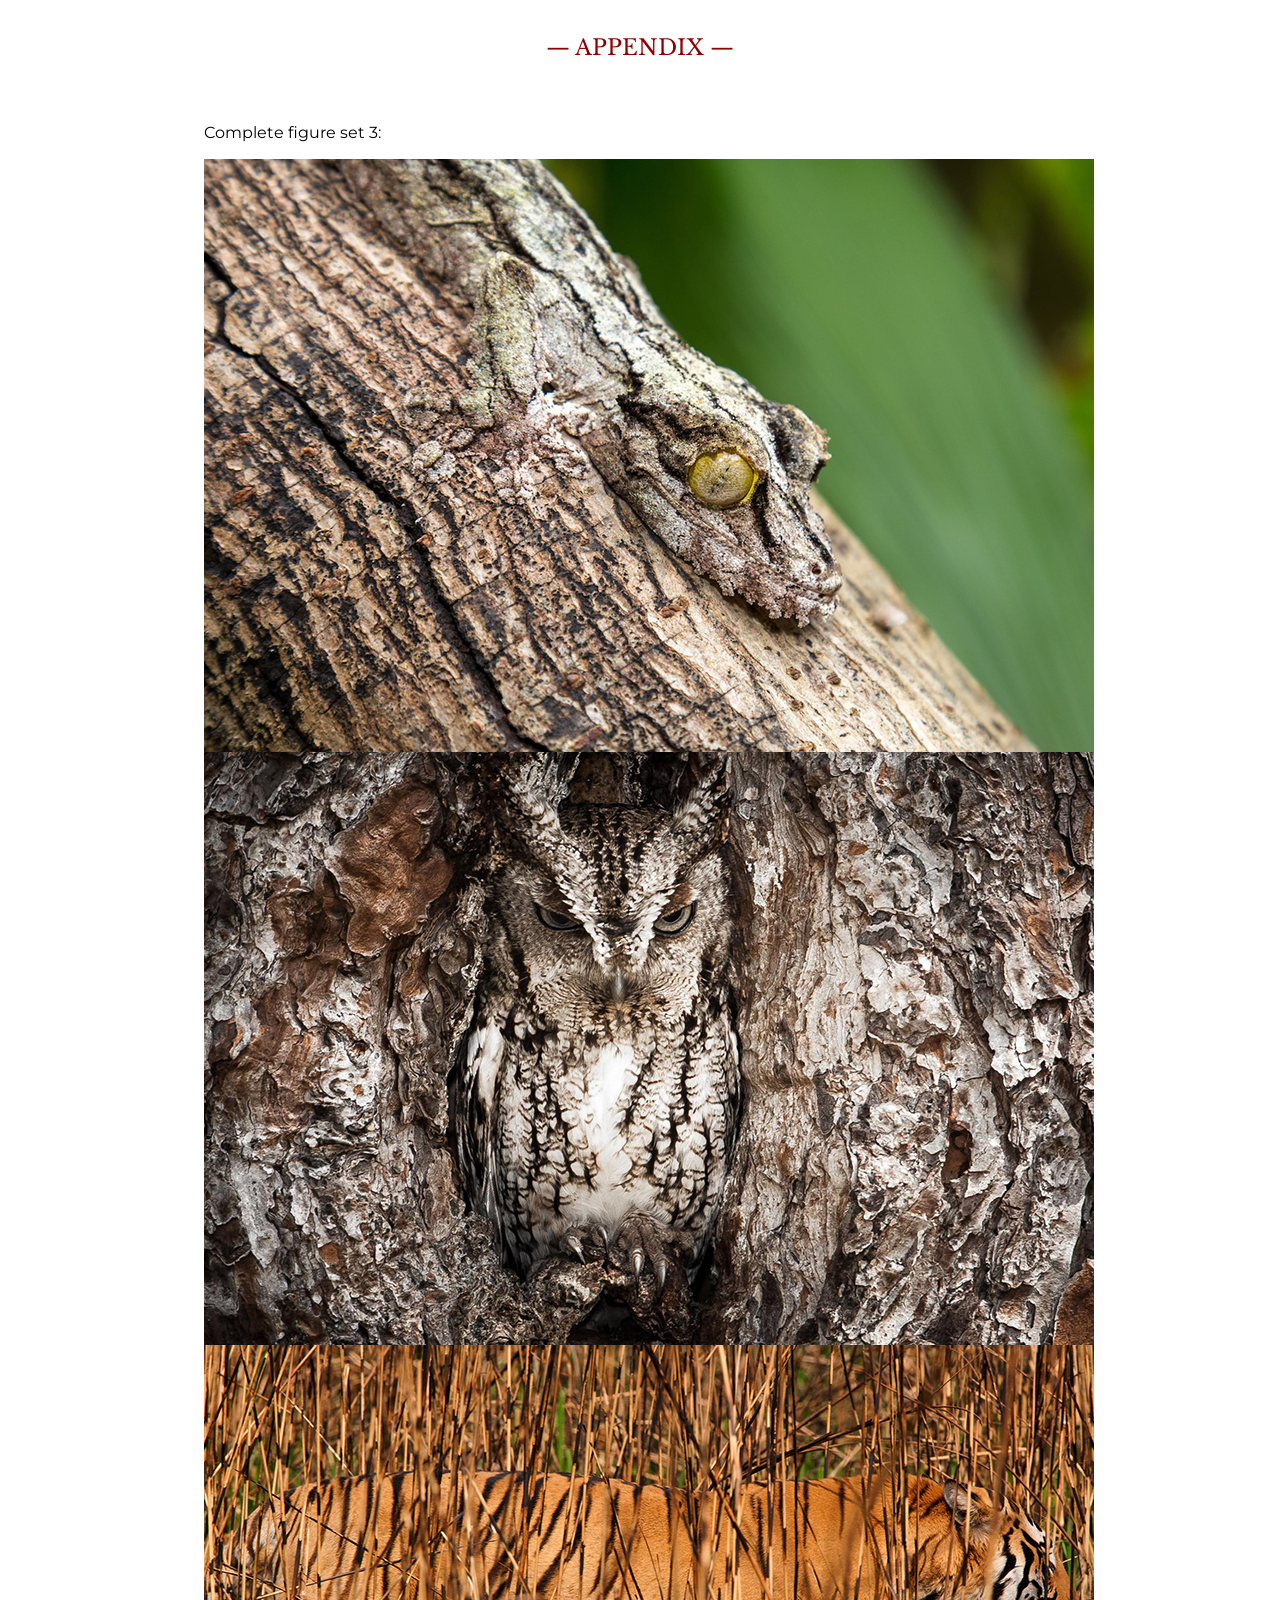
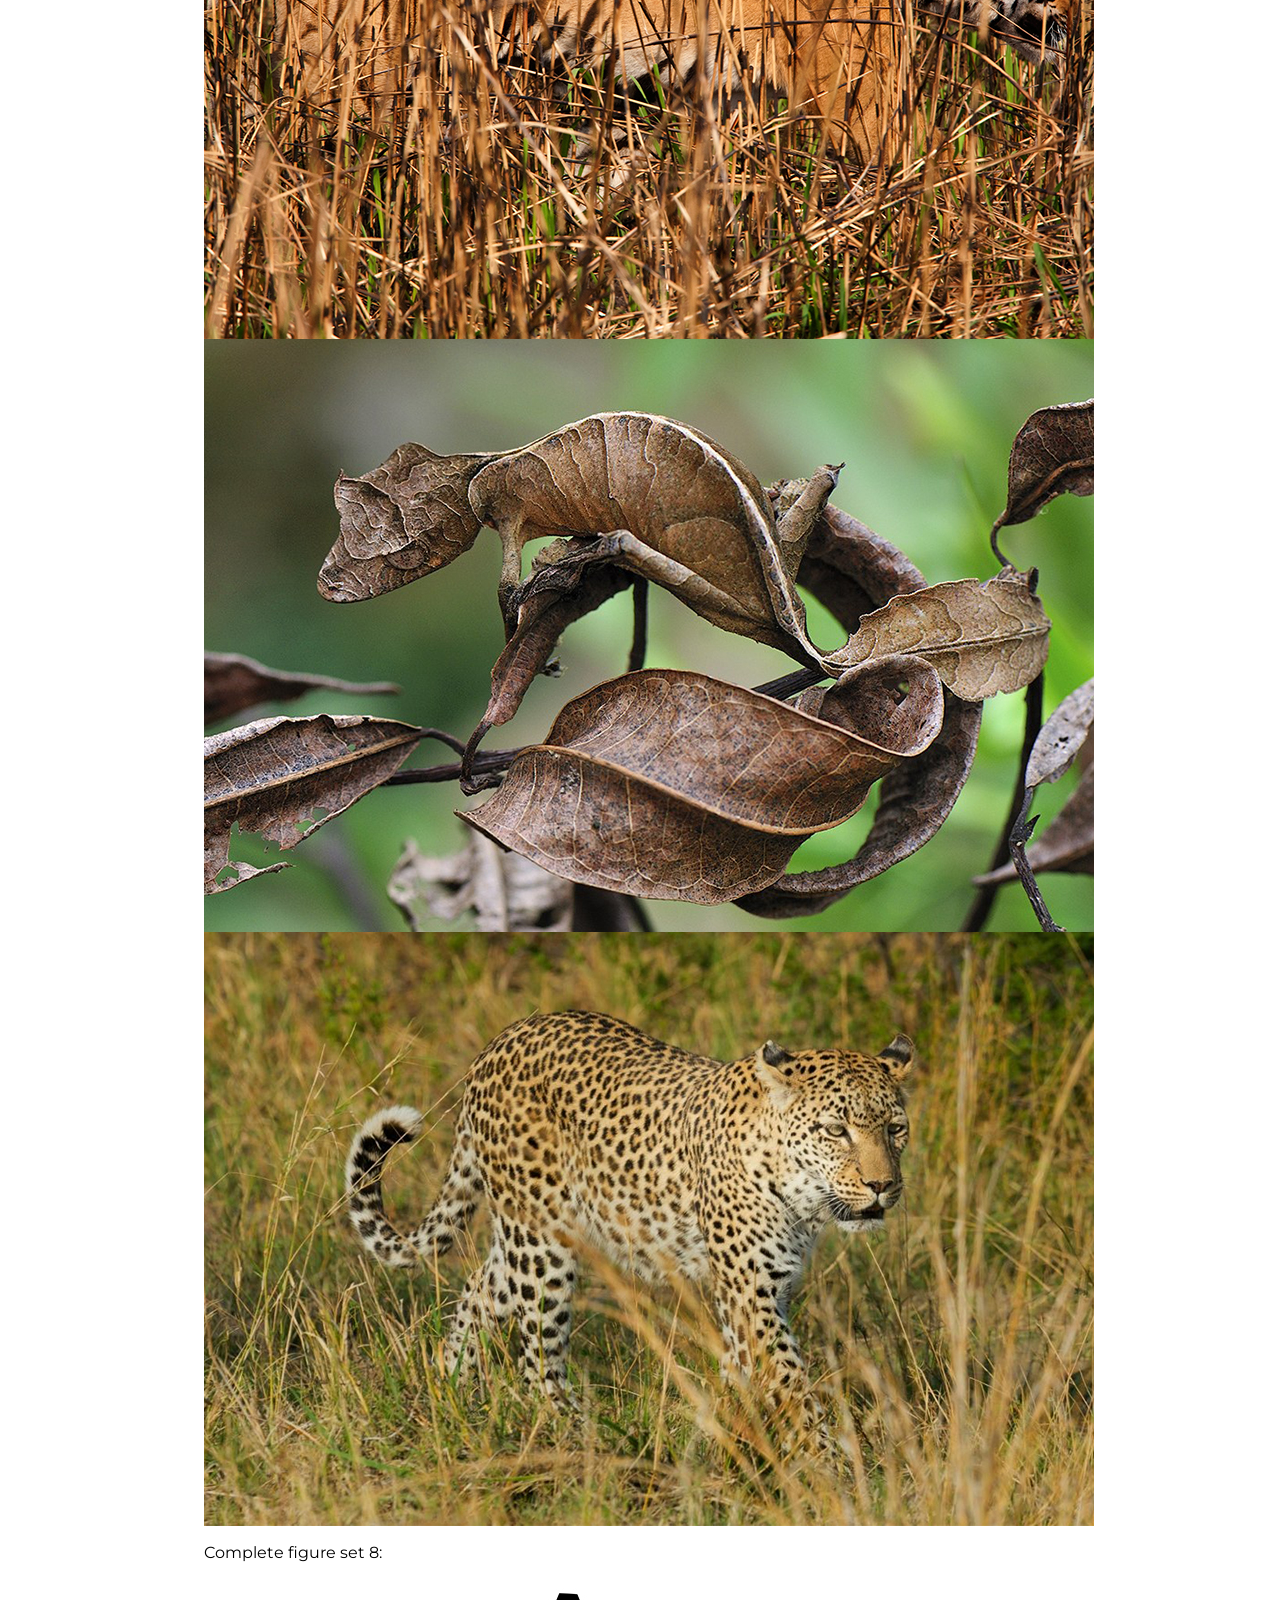
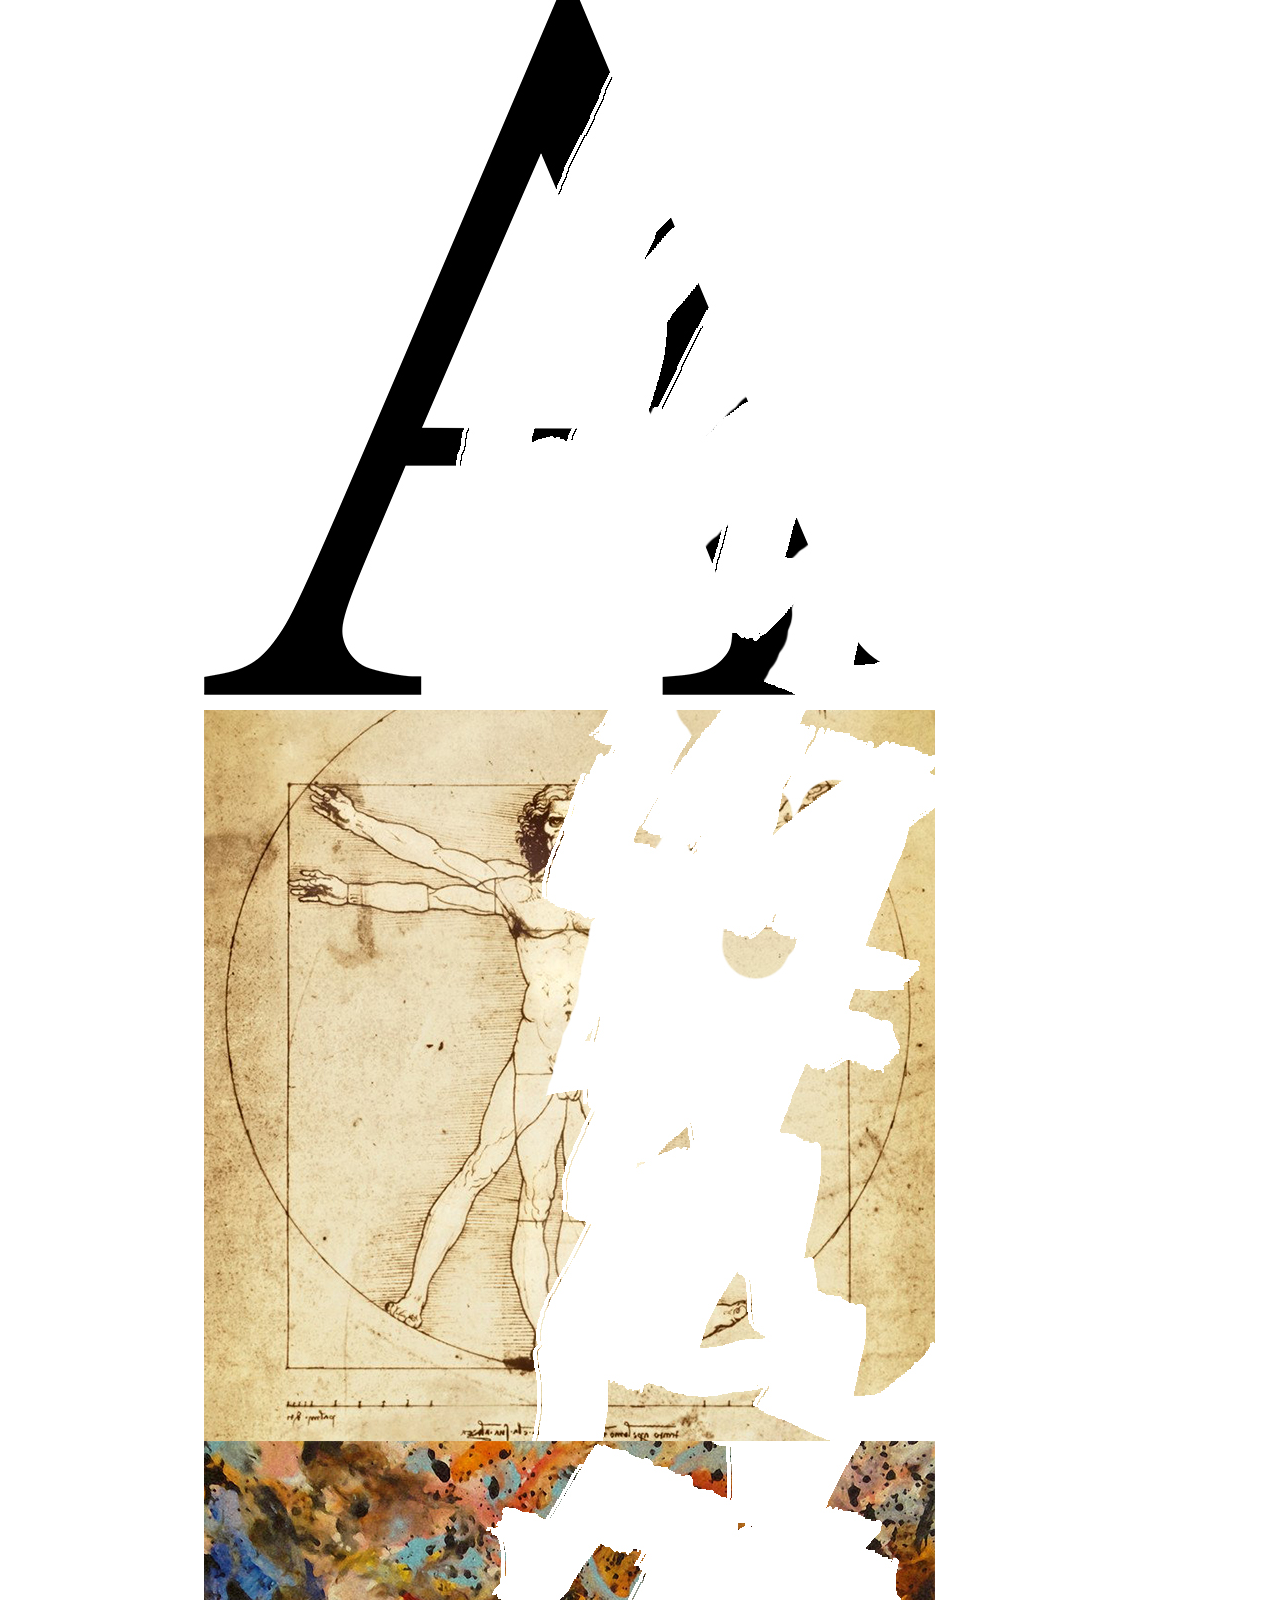
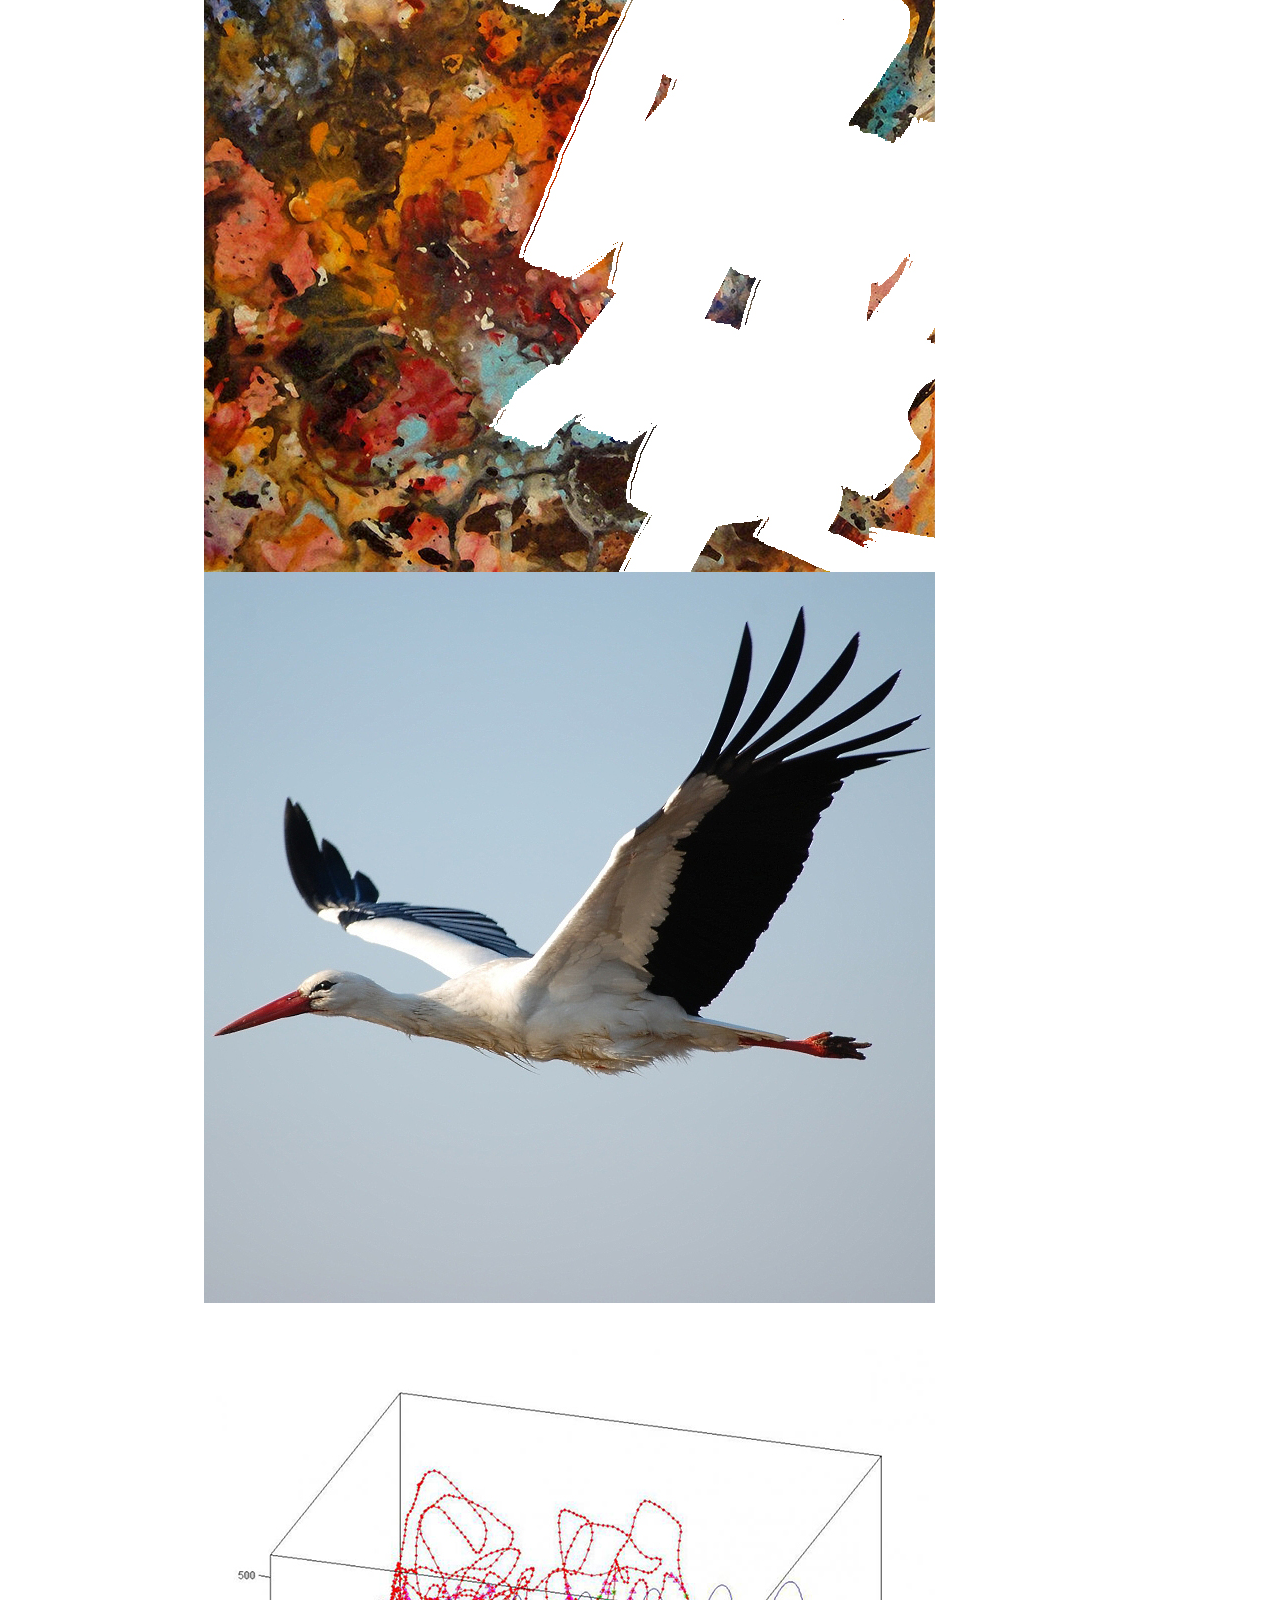
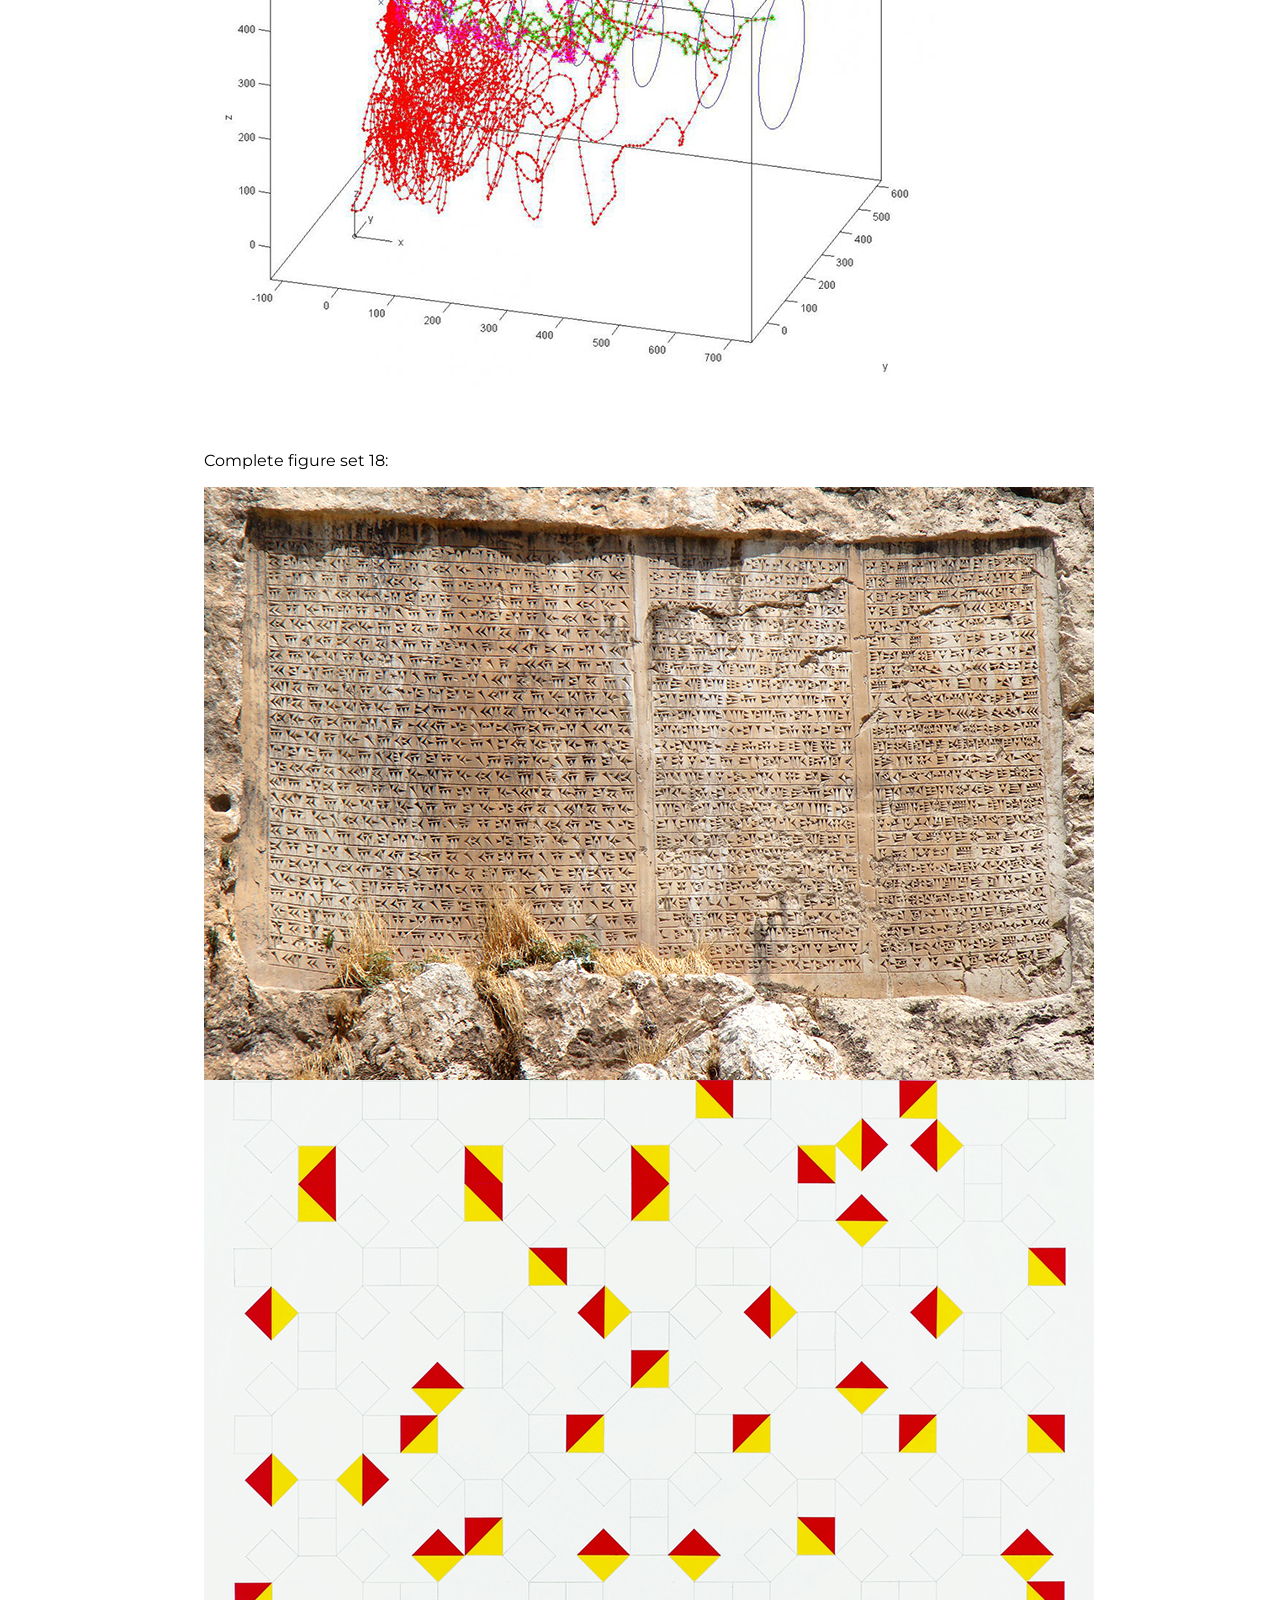
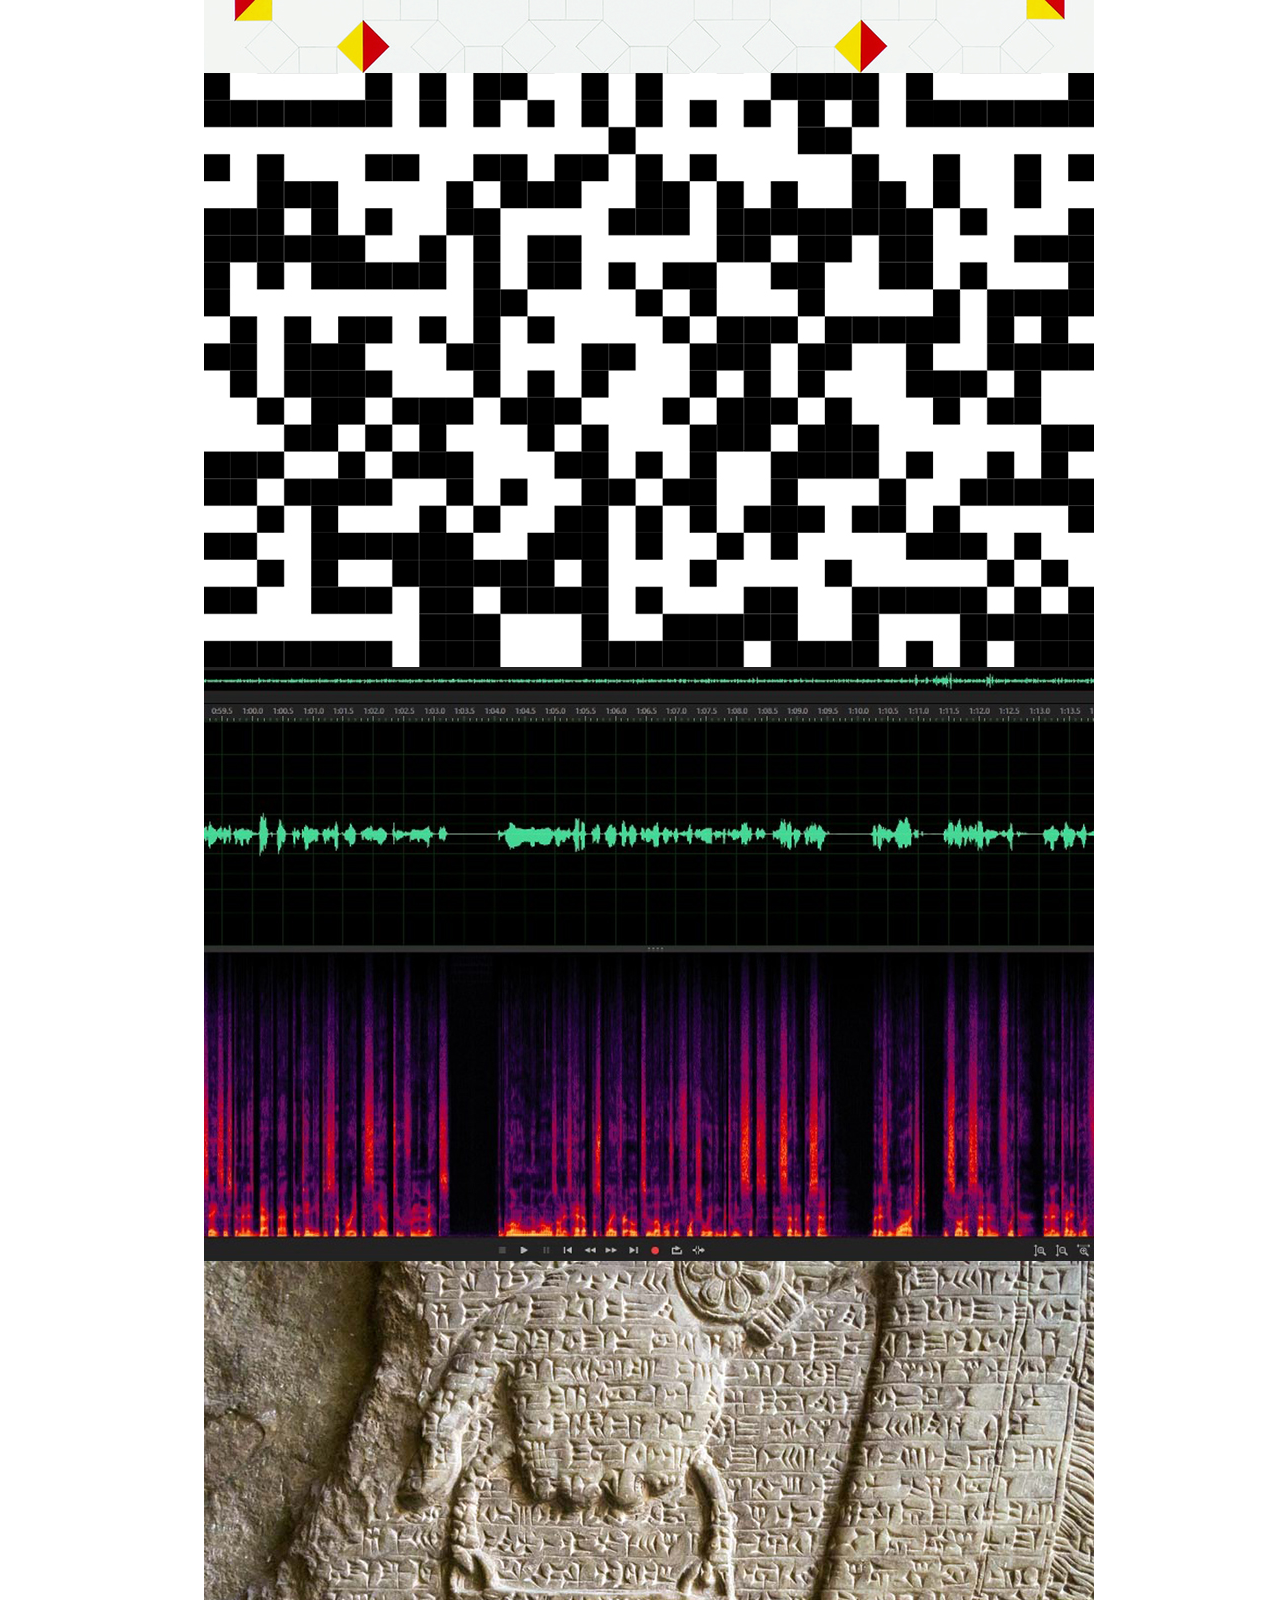
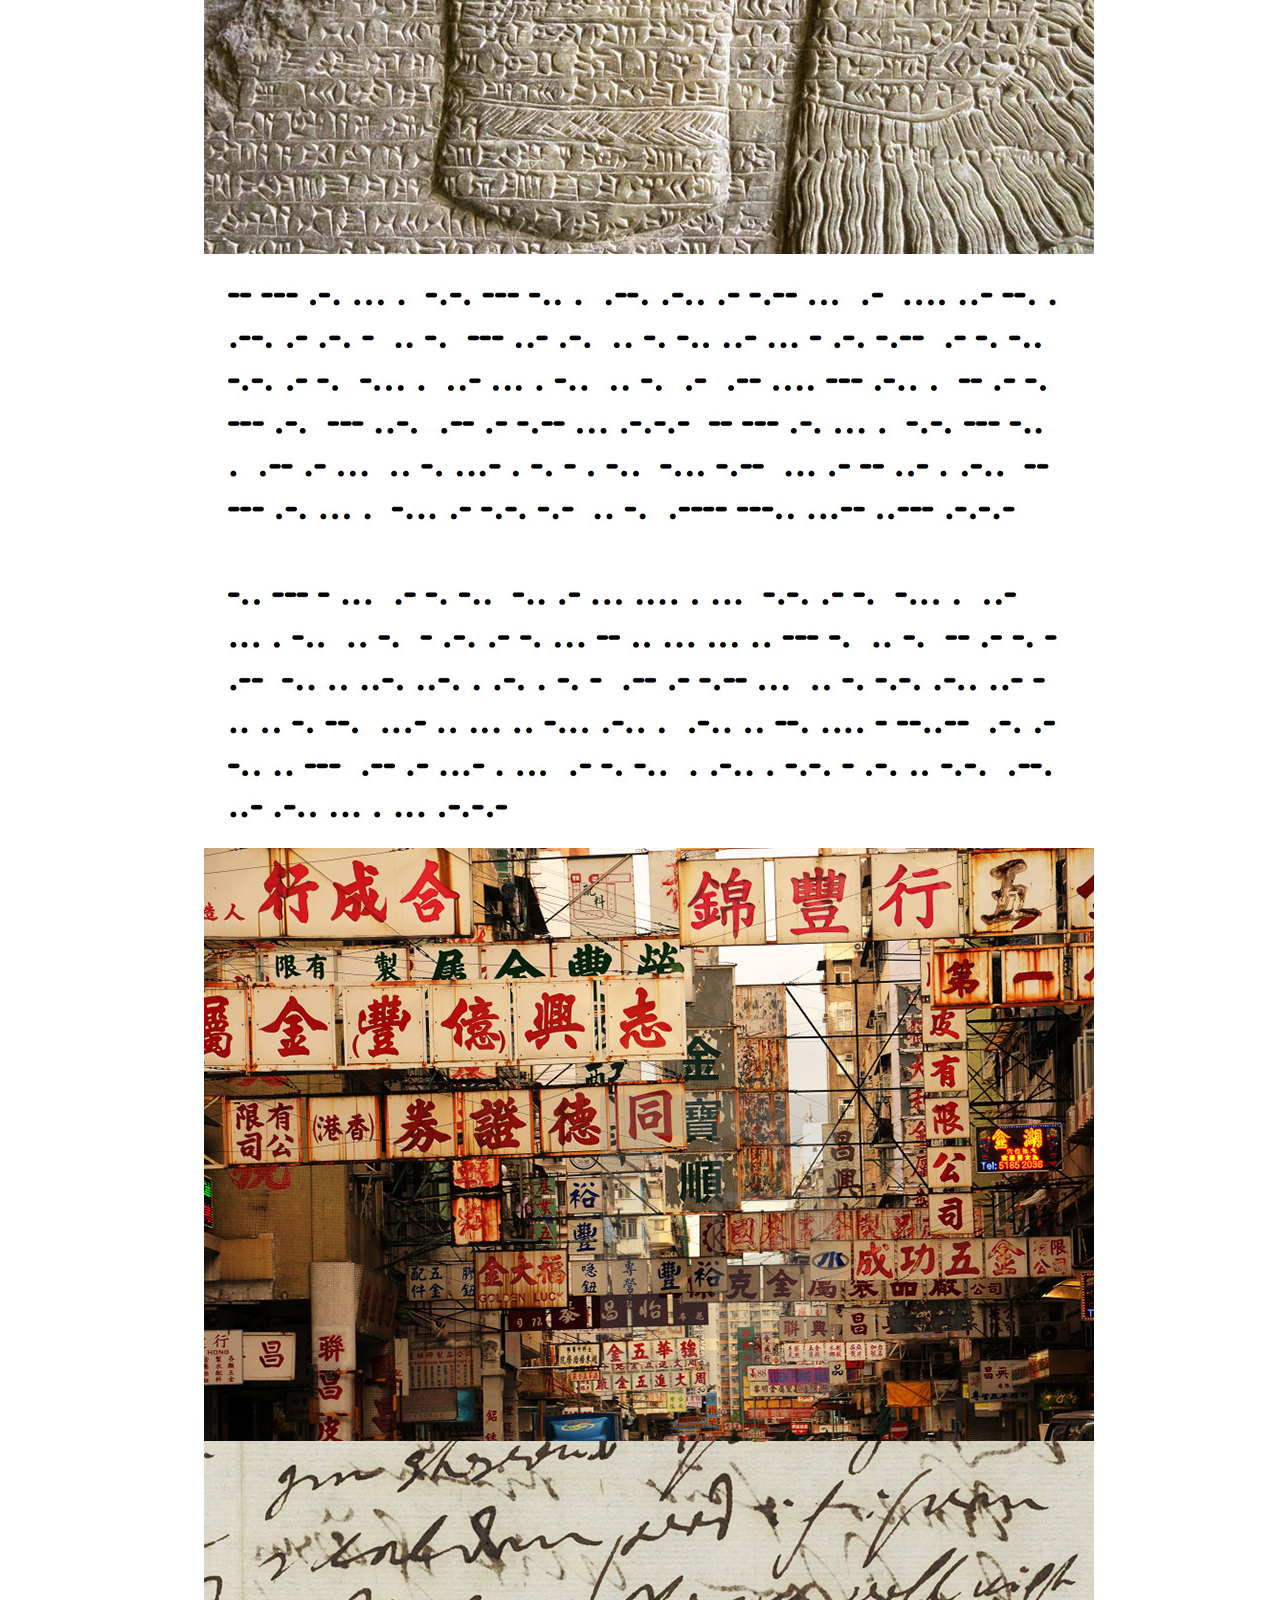
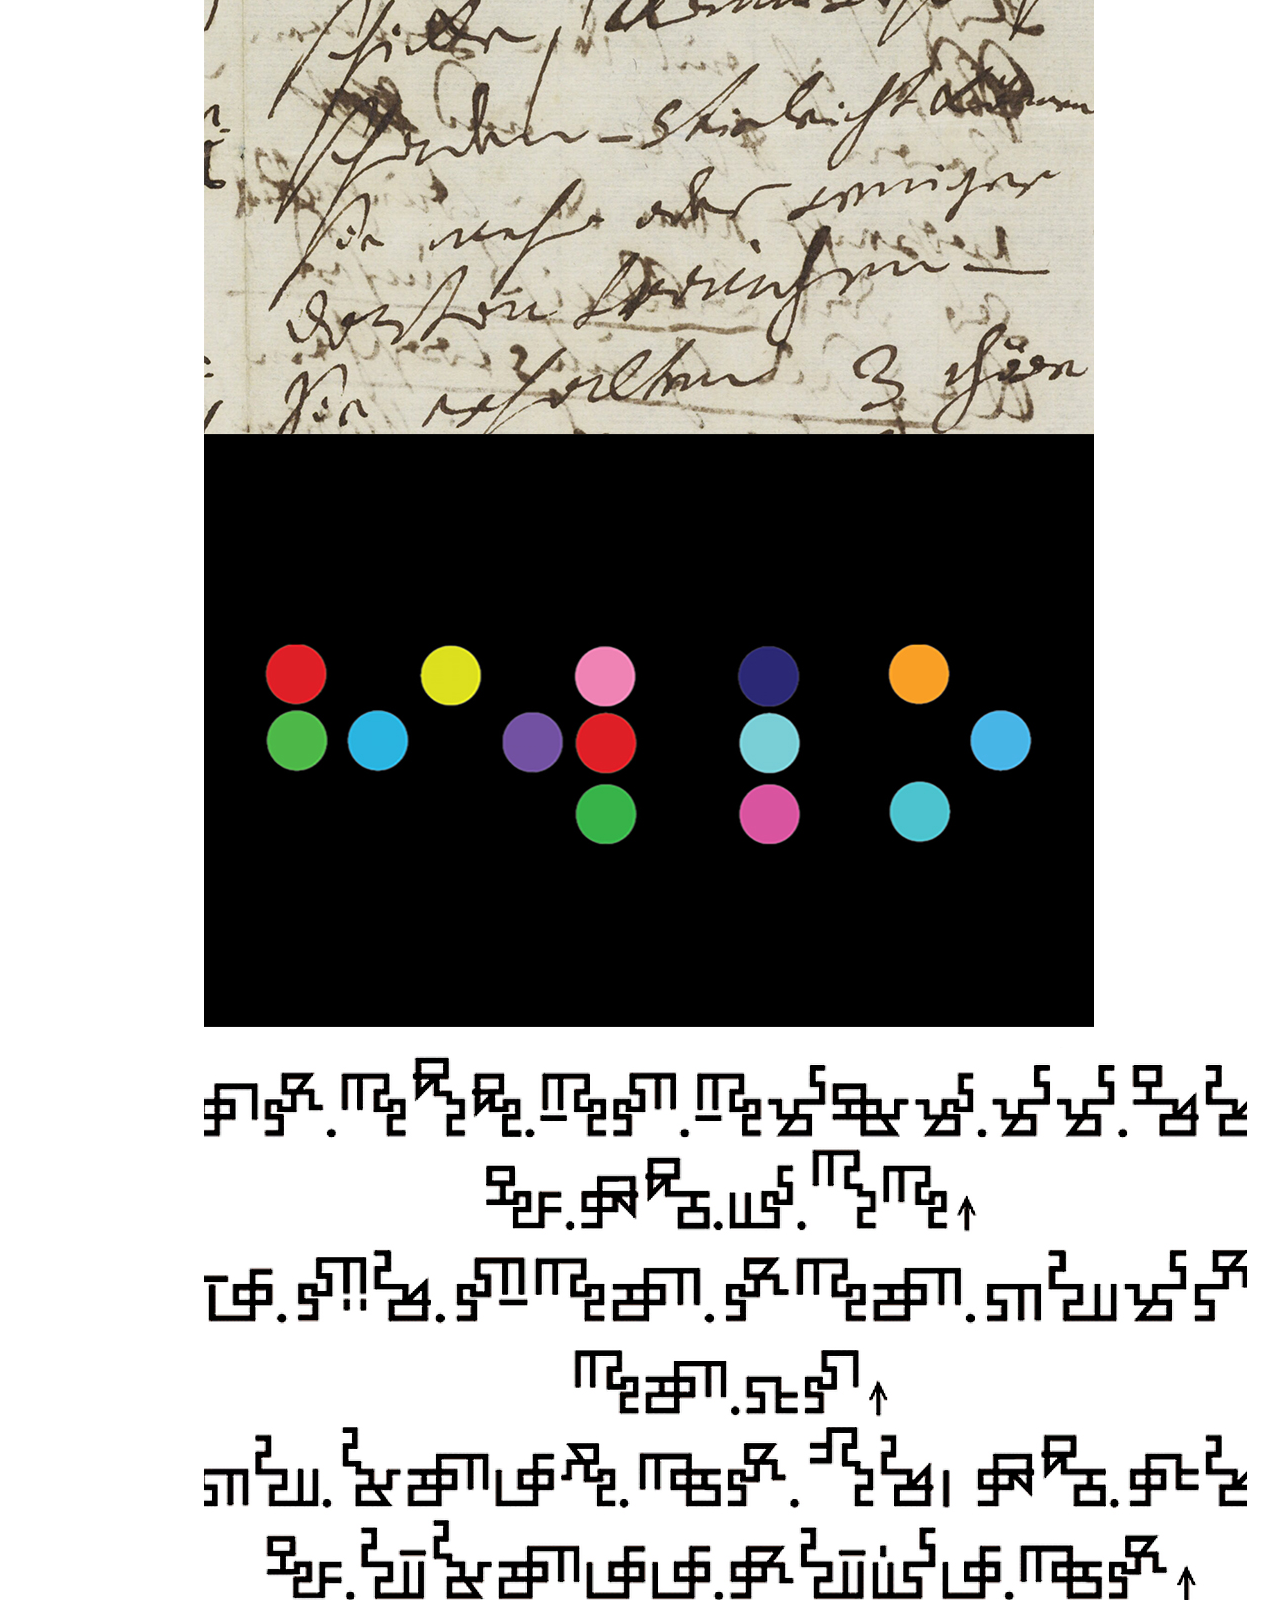
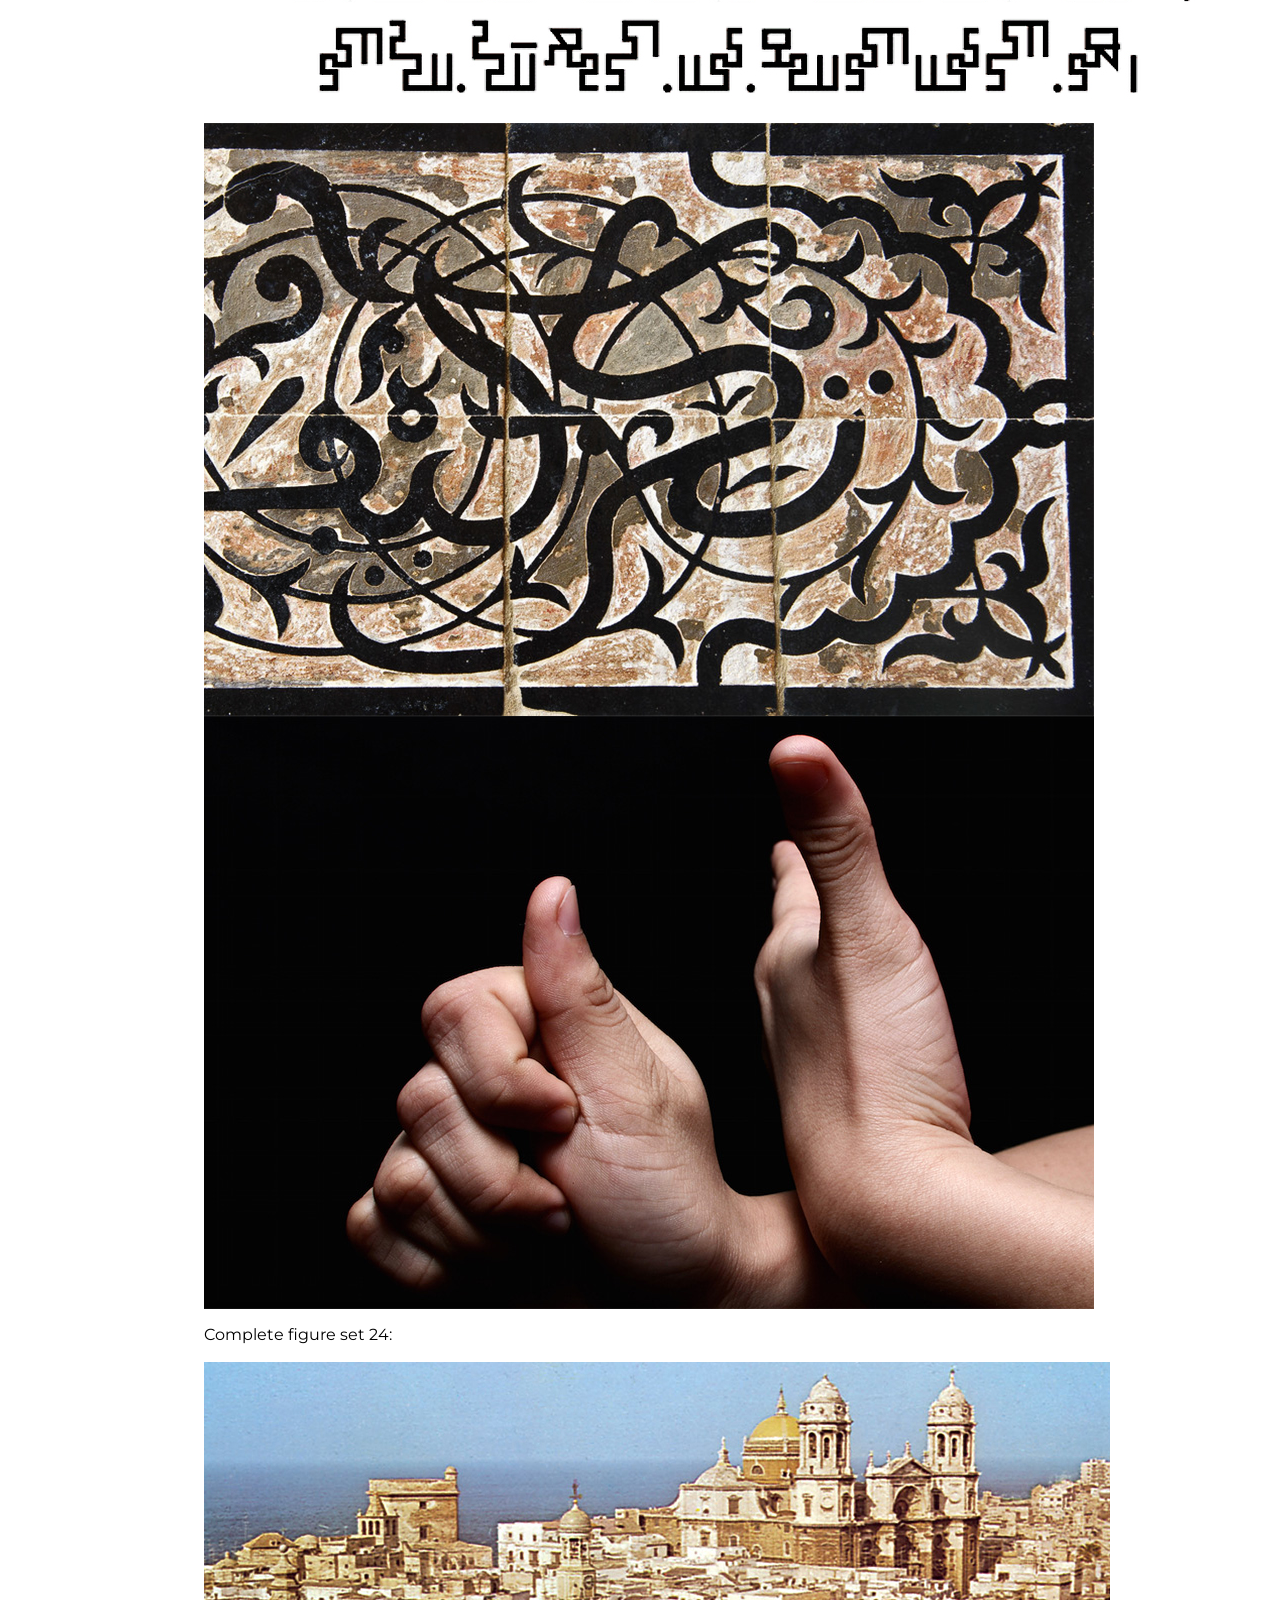
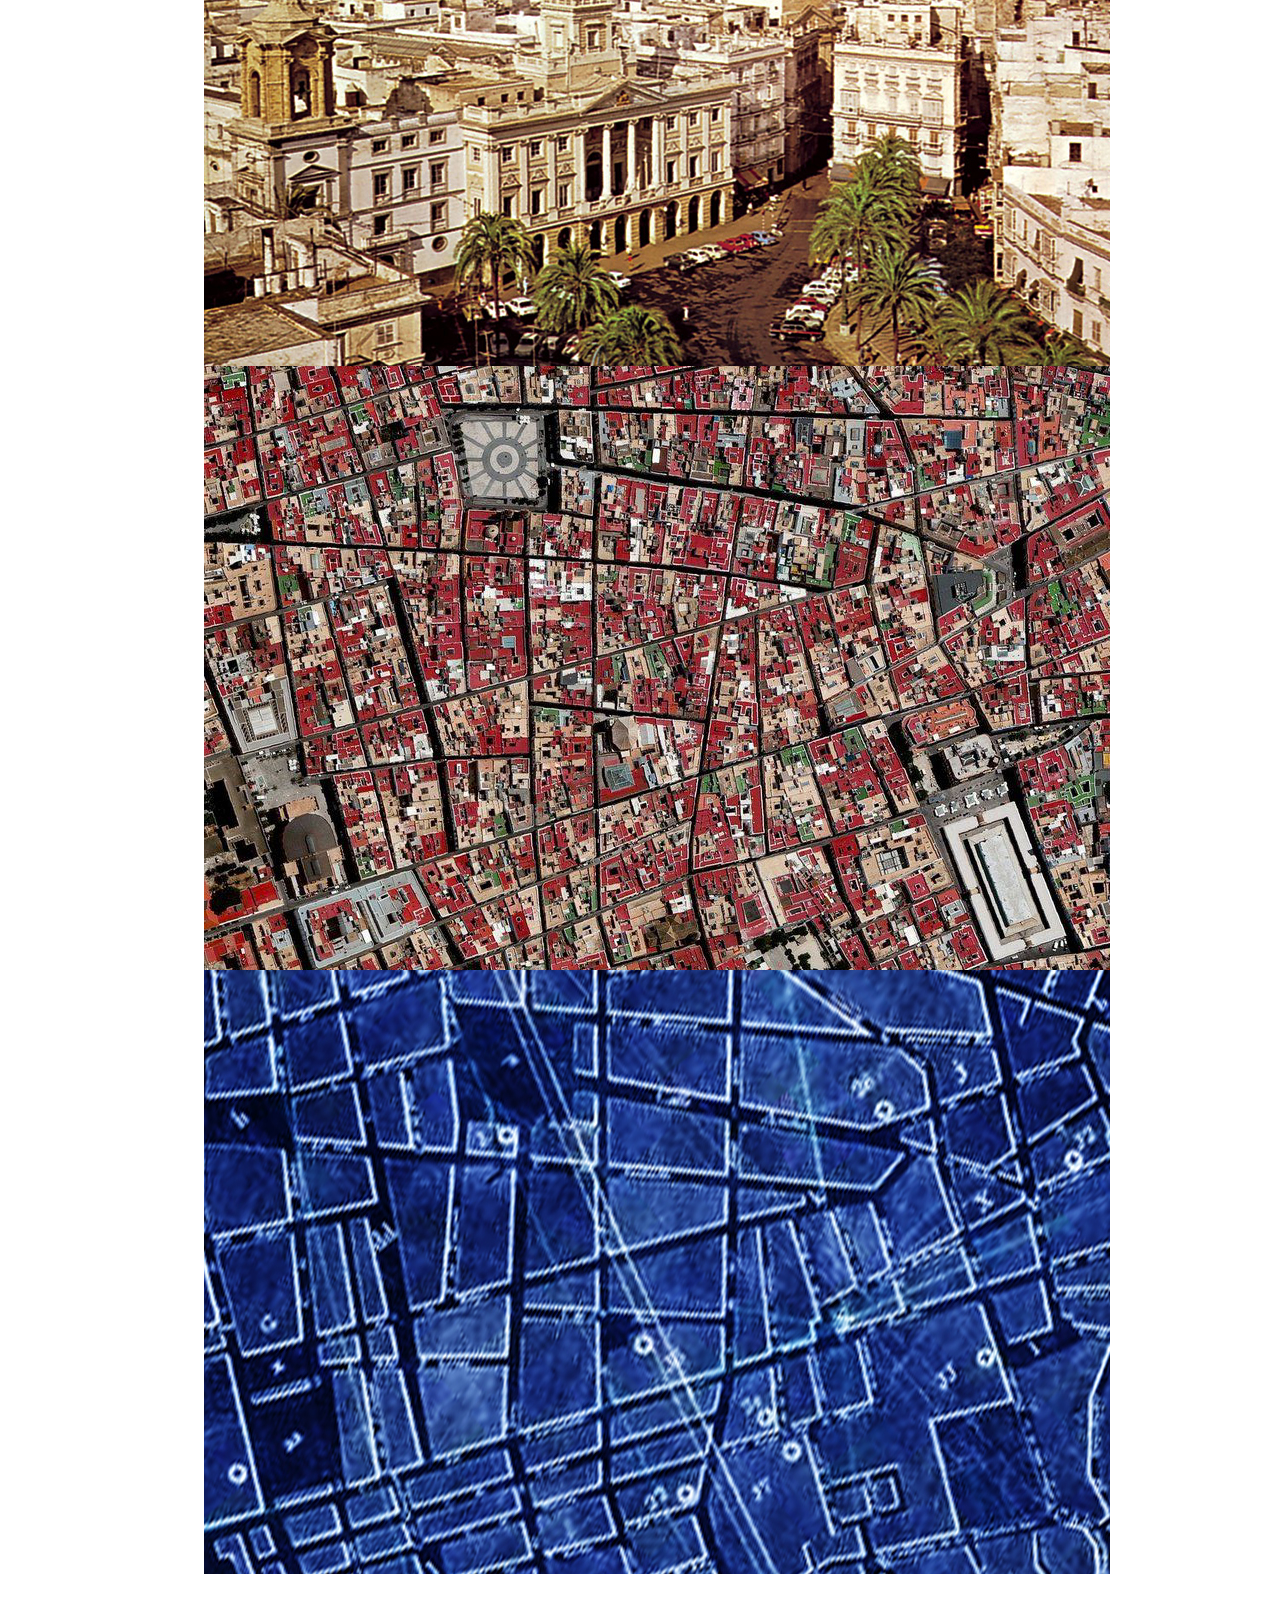
==== appendix.html @ 976e91f7 "Add files via upload" ====
<html lang="en">

<head>
    <meta charset="UTF-8">
    <meta http-equiv="X-UA-Compatible" content="ie=edge">
    <meta name="viewport" content="width=device-width, initial-scale=1.0">
    <meta name="description" content="Thoughts on the evolution of mind in the context of sensory space and time.">
    <meta name="keywords" content="">
    <title>On the Origin of Mind: A Matter of Senses, and Time</title>
    <link href="https://fonts.googleapis.com/css?family=Libre+Baskerville" rel="stylesheet">
    <link href="https://fonts.googleapis.com/css?family=Montserrat:100,100i,400,400i,500,500i" rel="stylesheet">
    <link rel="stylesheet" href="css/custom01.css">
    <link rel="stylesheet" href="css/ooom.css">
    <link rel="shortcut icon" href="images/favicon.ico" type="image/x-icon">
    <link rel="icon" href="images/favicon.ico" type="image/x-icon">
</head>

<body>
    <div id="wrapper">
        <article>

            <div class="sub-heading">
                <h3>Appendix</h3>
            </div>

            <div class="appendix">
                <p>Complete figure set 3:</p>
                <div class="grid-container">
                    <img class="grid-item" src="images\ooom-figure_FOC-pattern-detection-mimicry_01.jpg">
                    <img class="grid-item" src="images\ooom-figure_FOC-pattern-detection-mimicry_02.jpg">
                    <img class="grid-item" src="images\ooom-figure_FOC-pattern-detection-mimicry_03.jpg">
                    <img class="grid-item" src="images\ooom-figure_FOC-pattern-detection-mimicry_04.jpg">
                    <img class="grid-item" src="images\ooom-figure_FOC-pattern-detection-mimicry_05.jpg">
                </div>
            </div>

            <div class="appendix">
                <p>Complete figure set 8:</p>
                <div class="grid-container">
                    <img class="grid-item" src="images\ooom-figure_gestalt-pattern-hor-vert-patching_01.jpg">
                    <img class="grid-item" src="images\ooom-figure_gestalt-pattern-hor-vert-patching_02.jpg">
                    <img class="grid-item" src="images\ooom-figure_gestalt-pattern-hor-vert-patching_03.jpg">
                    <img class="grid-item" src="images\ooom-figure_gestalt-pattern-hor-vert-patching_04.jpg">
                    <img class="grid-item" src="images\ooom-figure_gestalt-pattern-hor-vert-patching_05.jpg">
                </div>
            </div>

            <div class="appendix">
                <p>Complete figure set 18:</p>
                <div class="grid-container">
                    <img class="grid-item" src="images\ooom-figure_ROC-pattern-detection_01.jpg">
                    <img class="grid-item" src="images\ooom-figure_ROC-pattern-detection_02.jpg">
                    <img class="grid-item" src="images\ooom-figure_ROC-pattern-detection_03.jpg">
                    <img class="grid-item" src="images\ooom-figure_ROC-pattern-detection_04.jpg">
                    <img class="grid-item" src="images\ooom-figure_ROC-pattern-detection_05.jpg">
                    <img class="grid-item" src="images\ooom-figure_ROC-pattern-detection_06.jpg">
                    <img class="grid-item" src="images\ooom-figure_ROC-pattern-detection_07.jpg">
                    <img class="grid-item" src="images\ooom-figure_ROC-pattern-detection_08.jpg">
                    <img class="grid-item" src="images\ooom-figure_ROC-pattern-detection_09.jpg">
                    <img class="grid-item" src="images\ooom-figure_ROC-pattern-detection_10.jpg">
                    <img class="grid-item" src="images\ooom-figure_ROC-pattern-detection_11.jpg">
                    <img class="grid-item" src="images\ooom-figure_ROC-pattern-detection_12.jpg">
                </div>
            </div>

            <div class="appendix">
                <p>Complete figure set 24:</p>
                <div class="grid-container">
                    <img class="grid-item" src="images\ooom-figure_cadiz-map-abstraction_01.jpg">
                    <img class="grid-item" src="images\ooom-figure_cadiz-map-abstraction_02.jpg">
                    <img class="grid-item" src="images\ooom-figure_cadiz-map-abstraction_03.jpg">
                </div>
            </div>

        </article>
    </div>

</body>

</html>
---- css/custom01.css ----
/* Units and appearance
   ========================================================================== */


*, *::before, *::after {
  box-sizing: border-box;
}

html {
  font-size: calc(0.9rem + (100vw - 600px) / 800);
  line-height: 1.2;
  -webkit-text-size-adjust: 100%;
  -ms-text-size-adjust: 100%;
  -ms-overflow-style: scrollbar;
}

body {
  margin: 0;
  padding-bottom: 12vh;
}

hr {
  box-sizing: content-box;
  height: 0;
  overflow: visible;
  border-style: solid;
}

code, kbd, pre, samp {
  font-family: monospace;
  font-size: 1rem;
}

a:any-link { 
  color: inherit;
  text-decoration: none;
}

a:any-link:hover, a:any-link:active { 
  text-decoration: none;
  font-weight: bolder;
}

blockquote {
  margin: 1em 3rem;
}

button {
  background-color: white;
  border: 1px solid black;
  margin: 2rem 0 0 0;
  padding: 0.5rem 2em;
  min-width: 6em;
}

dl {
  margin: 1em 3rem;
}

dd {
  margin-left: 6rem;
  margin-right: 3rem;
}

fieldset { 
  margin: 0;
  padding: 0;
  border: none;
}

figure {
  margin: 0;
}

h1 { 
  font-size: 2rem;
  margin: 1em 0 1em;
}

h2 { 
  font-size: 1.75rem;
  margin: 1.25em 0 1em;
}

h3 { 
  font-size: 1.5rem;
  margin: 1.5em 0 1em;
}

h4 { 
  font-size: 1.25rem;
  margin: 0.75em 0 1em;
}

h5 { 
  font-size: 1rem;
  margin: 1em 0 1em;
}

h6 { 
  font-size: 0.75rem;
  margin: 1.25em 0 1em;
}

img {
  border-style: none;
}

input {
  font-size: 1rem;
  font-family: inherit;
}

input[type="button"], input[type="submit"], input[type="reset"] {
  background-color: white;
  border: 1px solid black;
  margin: 2rem 0 0 0;
  padding: 0.5rem 25em;
  min-width: 6em;
}

legend { 
  margin: 0.5rem 0;
  padding: 0;
}

ol { 
  list-style-type: decimal;
  margin: 0;
  padding-left: 2rem;
}

ul, li {
  list-style-type: none;
  margin: 0;
  padding: 0;
}

menu {
  list-style-type: none;
  padding-left: 3rem;
}

table {
  border-collapse: collapse;
  border-spacing: 1em; /* can be used to control distance between cells */
  border-color: black;
}

textarea {
  font-family: inherit;
  font-size: inherit;
  padding: 0.5rem 0.25em;
  resize: vertical;
  min-height: 4rem;
}
---- css/ooom.css ----
html {
    max-width: 100%;
    font-family: 'Montserrat', sans-serif;
    font-size: calc(0.9rem + (100vw - 600px) / 600);
    line-height: 1.4;
}

@media only screen and (max-width: 600px) {
    #wrapper {
        margin: 0 auto;
        width: 100%;
    }
}

@media only screen and (min-width: 600px) {
    #wrapper {
        margin: 0 auto;
        width: calc(100% - 0.6 * (100vw - 600px));
    }
}

#heading {
    display: flex;
    flex-direction: column;
    justify-content: center;
    align-items: center;
    min-height: 50vh;
    padding: 0 1rem;
}

.sub-heading {
    display: flex;
    flex-direction: column;
    justify-content: center;
    align-items: center;
    min-height: 10vh;
    padding: 0 1rem;
}

h1 {
    font-family: 'Libre Baskerville', serif;
    font-weight: bold;
    text-align: center;
    font-size: 2.2rem;
    margin: 2em 0 0.5em;
}

h2 {
    font-family: 'Libre Baskerville', serif;
    font-style: italic;
    font-weight: normal;
    text-align: center;
    font-size: 1.1rem;
    margin: 0.5em 0 2em;
}

h3 {
    font-family: 'Libre Baskerville', serif;
    font-weight: normal;
    text-transform: uppercase;
    text-align: center;
    color: #900000;
    font-size: 1.4rem;
    margin: 1.5em 0 2em;
}

h3::before {
    content: "— "
}

h3::after {
    content: " —"
}

h4 {
    display: inline;
    font-weight: normal;
    text-transform: uppercase;
    color: #c5a345;
    font-size: 1rem;
}

#signature {
    padding: 4em 1rem 1em;
}

#footnote {
    padding: 4em 1rem 2em;
    font-weight: 100;
    text-align: justify;
    color: #c5a345;
}

.section {
    padding: 0 1rem 0.5em;
    text-align: justify;
    /* initial-letter: 3 3; not supported 2019-03 */
}

.glossary {
    padding: 0 1rem 0.5em;
}

figure {
    padding: 0.5em 0;
}

.figure-landscape {
    display: block;
    margin: 0 auto;
    max-height: 40vh;
    max-width: 100%;
}

.figure-square {
    display: block;
    margin: 0 auto;
    max-height: 50vh;
    max-width: 100%;
}
.figure-portrait {
    display: block;
    margin: 0 auto;
    max-height: 60vh;
    max-width: 100%;
}

figcaption {
    font-size: 0.8rem;
    margin: 2em 0 1em;
}

b {
    font-weight: 500;
}

/* START x03 */

.slideshow-x03 img {
    position: absolute;
    animation: slideshow-x03 12s ease infinite;
    left: 0;
    right: 0;
    margin: 0 auto;
}

@media only screen and (max-width: 600px) {

    .slideshow-x03 img {
        padding: 0 1rem;
    }
}

@keyframes slideshow-x03 {
    0% { opacity: 0; }
    25% { opacity: 1; }
    33.33333% { opacity: 1; } /*up to here 1/3 of total time*/
    40% { opacity: 0; } /*overlap with next*/
    100% { opacity: 0; }
}

.slideshow-x03 img:nth-child(1) { animation-delay: 0s; }
.slideshow-x03 img:nth-child(2) { animation-delay: 4s; }
.slideshow-x03 img:nth-child(3) { animation-delay: 8s; }

/* END x03 START x05 */

.slideshow-x05 img {
    position: absolute;
    animation: slideshow-x05 20s ease infinite;
    left: 0;
    right: 0;
    margin: 0 auto;
}

@media only screen and (max-width: 600px) {

    .slideshow-x05 img {
        padding: 0 1rem;
    }
}

@keyframes slideshow-x05 {
    0% { opacity: 0; }
    5% { opacity: 1; }
    20% { opacity: 1; } /*up to here 1/5 of total time*/
    25% { opacity: 0; } /*overlap with next*/
    100% { opacity: 0; }
}

.slideshow-x05 img:nth-child(1) { animation-delay: 0s; }
.slideshow-x05 img:nth-child(2) { animation-delay: 4s; }
.slideshow-x05 img:nth-child(3) { animation-delay: 8s; }
.slideshow-x05 img:nth-child(4) { animation-delay: 12s; }
.slideshow-x05 img:nth-child(5) { animation-delay: 16s; }

/* END x05 START x12 */

.slideshow-x12 img {
    position: absolute;
    animation: slideshow-x12 36s ease infinite;
    left: 0;
    right: 0;
    margin: 0 auto;
}

@media only screen and (max-width: 600px) {

    .slideshow-x12 img {
        padding: 0 1rem;
    }
}

@keyframes slideshow-x12 {
    0% { opacity: 0; }
    2% { opacity: 1; }
    8.33333% { opacity: 1; } /*up to here 1/12 of total time*/
    10.33333% { opacity: 0; } /*overlap with next*/
    100% { opacity: 0; }
}

.slideshow-x12 img:nth-child(1) { animation-delay: 0s; }
.slideshow-x12 img:nth-child(2) { animation-delay: 3s; }
.slideshow-x12 img:nth-child(3) { animation-delay: 6s; }
.slideshow-x12 img:nth-child(4) { animation-delay: 9s; }
.slideshow-x12 img:nth-child(5) { animation-delay: 12s; }
.slideshow-x12 img:nth-child(6) { animation-delay: 15s; }
.slideshow-x12 img:nth-child(7) { animation-delay: 18s; }
.slideshow-x12 img:nth-child(8) { animation-delay: 21s; }
.slideshow-x12 img:nth-child(9) { animation-delay: 24s; }
.slideshow-x12 img:nth-child(10) { animation-delay: 27s; }
.slideshow-x12 img:nth-child(11) { animation-delay: 30s; }
.slideshow-x12 img:nth-child(12) { animation-delay: 33s; }

/* END x12 */

.comparison-table {
    width: 80%;
    margin: auto;
    display: grid;
    grid-template-columns: 1fr 1fr;
    grid-template-rows: auto;
    grid-auto-flow: row;
    justify-items: stretch;
}

.ctable-lhs {
    text-align: right;
    padding: 0.5em 1rem;
    border-bottom: 1px solid #c5a345;
}

.ctable-rhs {
    padding: 0.5em 1rem;
    border-bottom: 1px solid #c5a345;
}

.ctable-lhs:nth-last-child(2) {
    border-bottom: none;
}

.ctable-rhs:last-child {
    border-bottom: none;
}

@media only screen and (max-width: 26rem) {

    .comparison-table {
        grid-template-columns: 1fr;
        justify-items: stretch;
    }
    
    .ctable-lhs {
        text-align: left;
        border-bottom: none;
        padding-top: 0.3em;
        padding-bottom: 0.1em;
        padding-left: 0;
    }

    .ctable-rhs {
        text-align: right;
        padding-top: 0.1em;
        padding-bottom: 0.3em;
        padding-right: 0;
    }

}

.quote {
    width: 70%;
    margin: 0 10% 0 20%;
    padding: 4em 0 3em;
    text-align: right;
}

q {
    display: block;
    font-style: italic;
    color: #c5a345;
    font-size: 1.4rem;
    margin-bottom: 1em;
}

cite {
    font-style: normal;
    text-transform: uppercase;
}

em {
    font-style: normal;
    color: #c5a345;
}

dfn {
    font-style: normal;
    text-transform: uppercase;
    color: #c5a345;
}

a:any-link { 
    color: #c5a345;
    text-transform: uppercase;
    text-decoration: none;
}
  
a:any-link:hover, a:any-link:active { 
    text-decoration: none;
    font-weight: normal;
    color: #900000;
}

.uppercase {
    text-transform: uppercase;
}

.gold {
    color: #c5a345;
}

.red {
    color: #900000;
}

.blue {
    color: #000766;
}

@media print {
    
    .figure-landscape {
        max-height: 20vh;
    }

    .figure-square {
        max-height: 25vh;
    }

    .figure-portrait {
        max-height: 30vh;
    }

    #heading {
        min-height: 30vh;
    }

    figure { 
        page-break-inside: avoid;
    }

    h1, h2, h3 {
        page-break-after: avoid;
    }

    #footnote {
        display: none;
    }
}
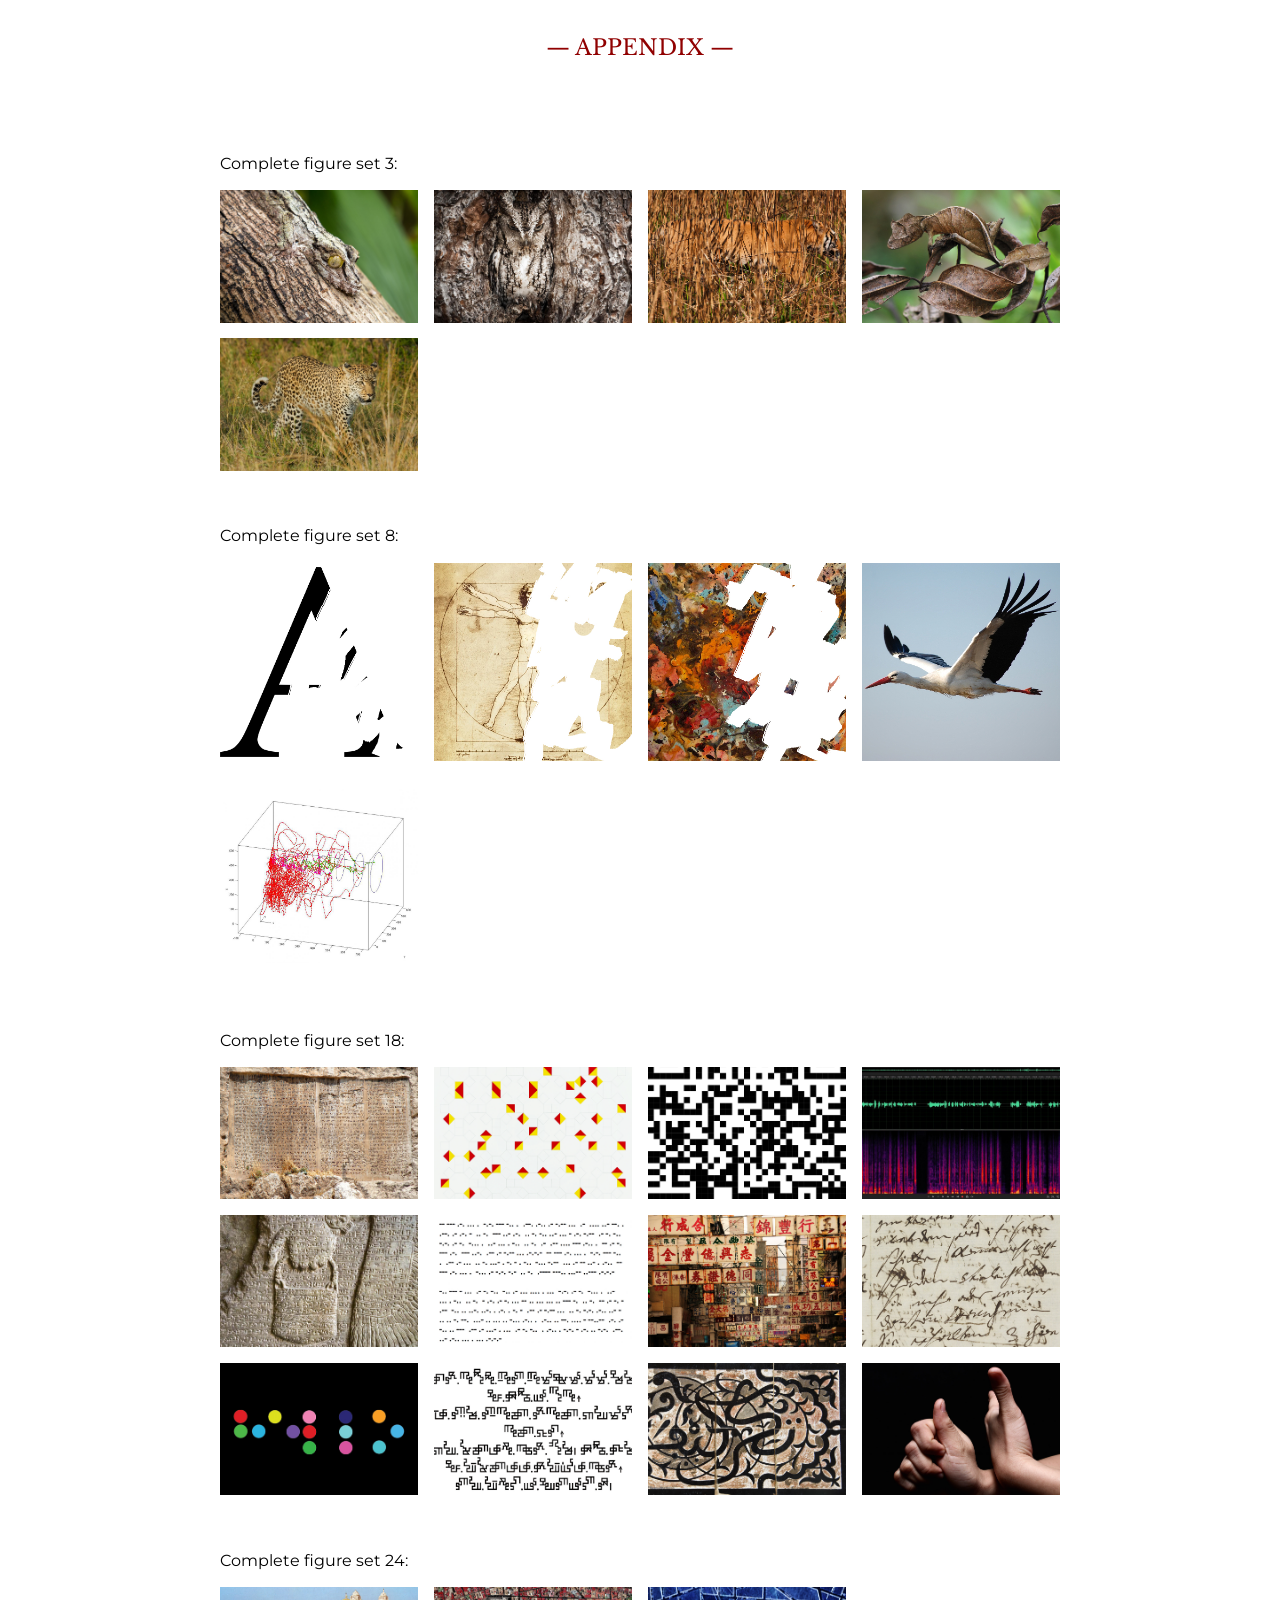
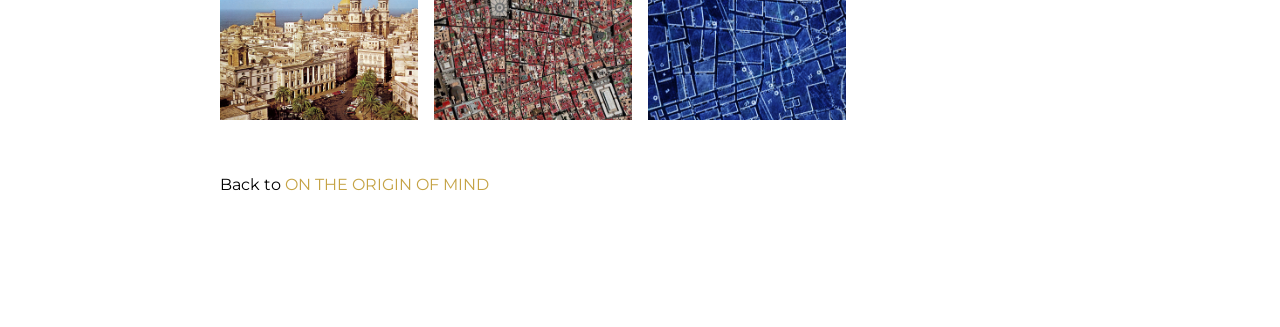
==== commit 8a3c4e88: "Add files via upload" ====
--- a/appendix.html
+++ b/appendix.html
@@ -72,6 +72,10 @@
                 </div>
             </div>
 
+            <div class="appendix">
+                <p>Back to <a href="index.html">On the Origin of Mind</a></p>
+            </div>
+
         </article>
     </div>
 
--- a/css/ooom.css
+++ b/css/ooom.css
@@ -375,4 +375,23 @@
     #footnote {
         display: none;
     }
+}
+
+/* print appendix */
+
+.grid-container {
+    display: grid;
+    grid-template-columns: repeat(4, 1fr);
+    justify-content: space-between;
+    grid-gap: 1rem;
+    }
+
+.grid-item {
+    max-width: 100%;
+    height: auto;
+    }
+
+.appendix {
+    padding: 2em 1rem 0.5em;
+    page-break-inside: avoid;
 }
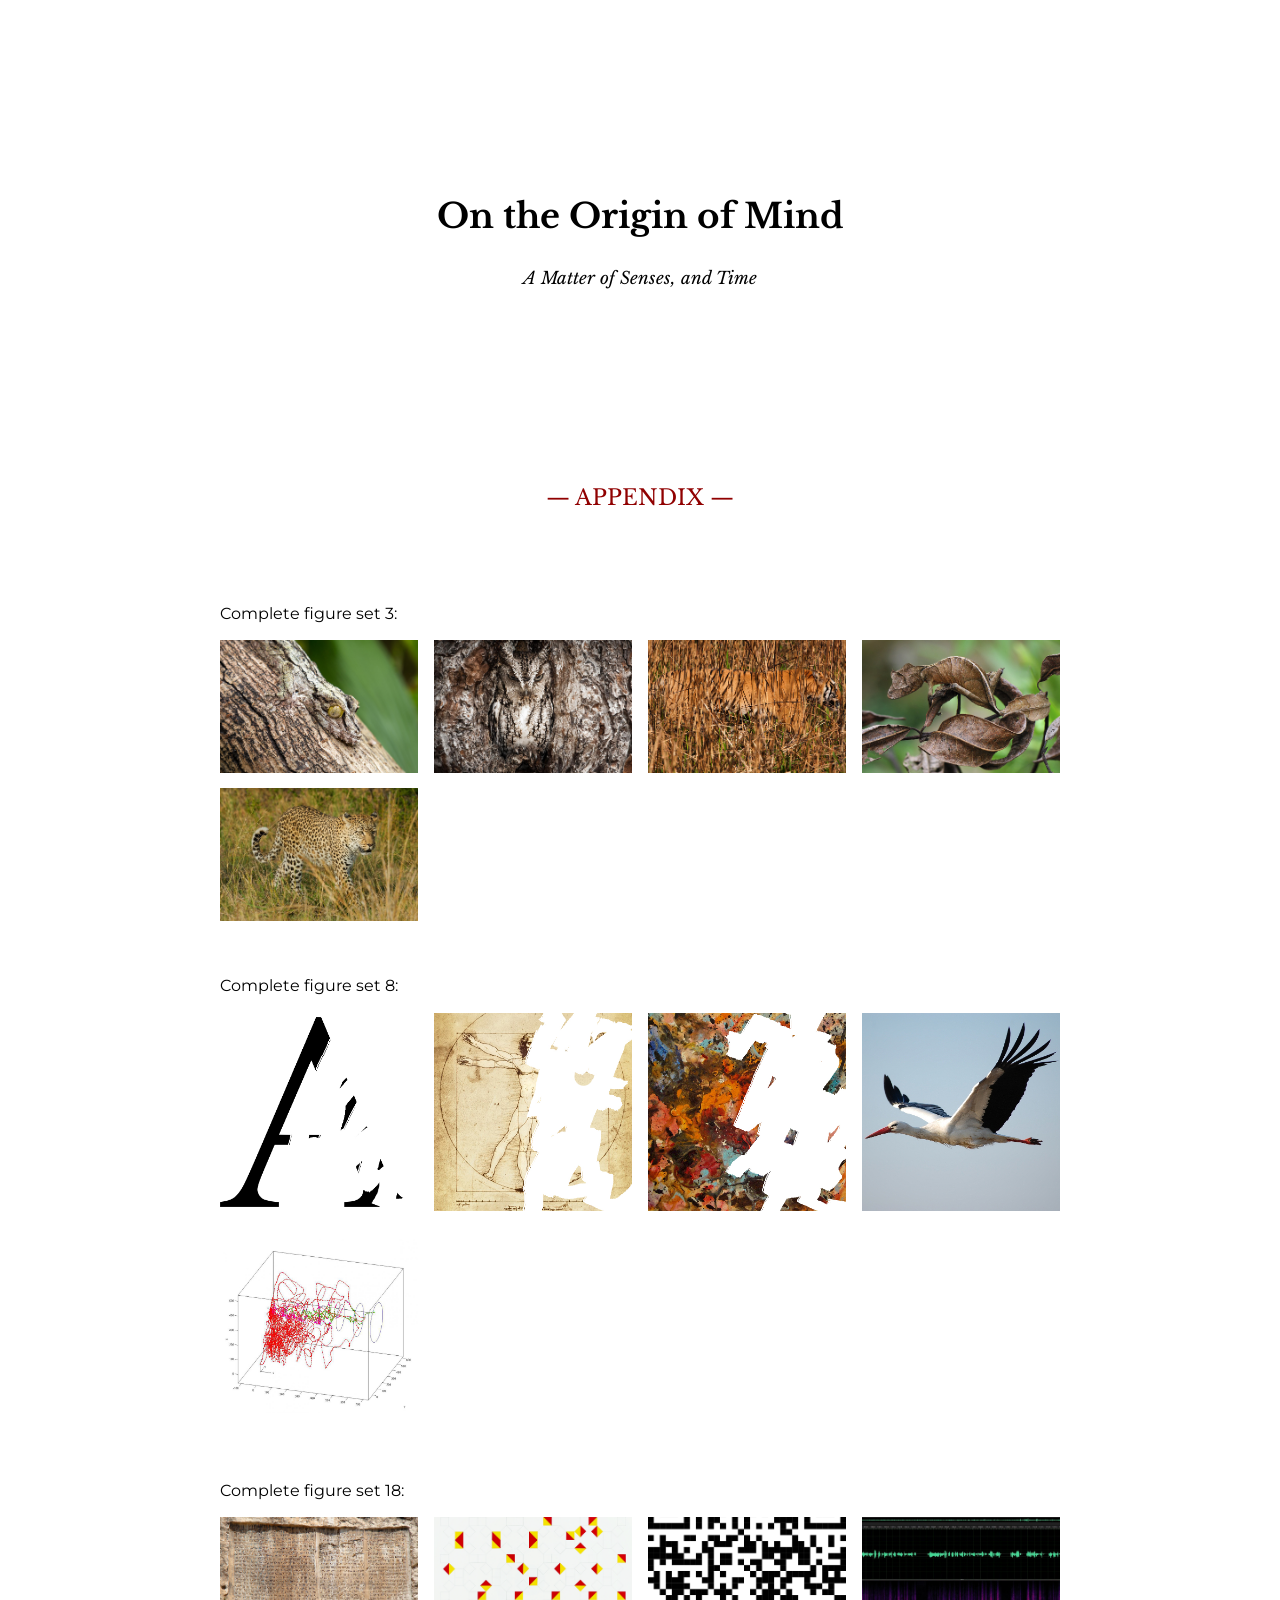
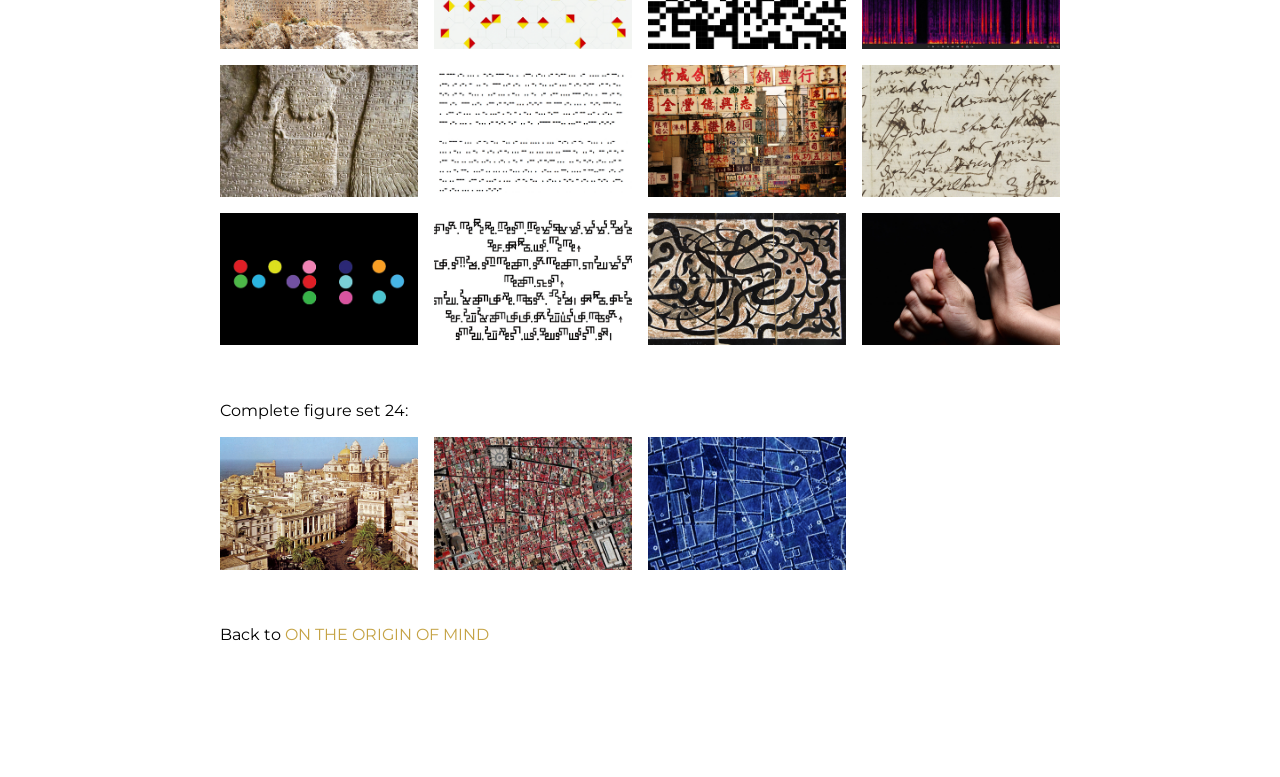
==== commit 83961611: "Add files via upload" ====
--- a/appendix.html
+++ b/appendix.html
@@ -6,7 +6,7 @@
     <meta name="viewport" content="width=device-width, initial-scale=1.0">
     <meta name="description" content="Thoughts on the evolution of mind in the context of sensory space and time.">
     <meta name="keywords" content="">
-    <title>On the Origin of Mind: A Matter of Senses, and Time</title>
+    <title>On the Origin of Mind: A Matter of Senses, and Time (Appendix)</title>
     <link href="https://fonts.googleapis.com/css?family=Libre+Baskerville" rel="stylesheet">
     <link href="https://fonts.googleapis.com/css?family=Montserrat:100,100i,400,400i,500,500i" rel="stylesheet">
     <link rel="stylesheet" href="css/custom01.css">
@@ -18,6 +18,11 @@
 <body>
     <div id="wrapper">
         <article>
+
+            <div id="heading-min">
+                <h1>On the Origin of Mind</h1>
+                <h2>A Matter of Senses, and Time</h2>
+            </div>
 
             <div class="sub-heading">
                 <h3>Appendix</h3>
--- a/css/ooom.css
+++ b/css/ooom.css
@@ -20,6 +20,15 @@
 }
 
 #heading {
+    display: flex;
+    flex-direction: column;
+    justify-content: center;
+    align-items: center;
+    min-height: 50vh;
+    padding: 0 1rem;
+}
+
+#heading-min {
     display: flex;
     flex-direction: column;
     justify-content: center;
@@ -343,7 +352,7 @@
 }
 
 .blue {
-    color: #000766;
+    color: #00185a;
 }
 
 @media print {
@@ -362,6 +371,10 @@
 
     #heading {
         min-height: 30vh;
+    }
+
+    #heading-min {
+        min-height: 10vh;
     }
 
     figure { 
